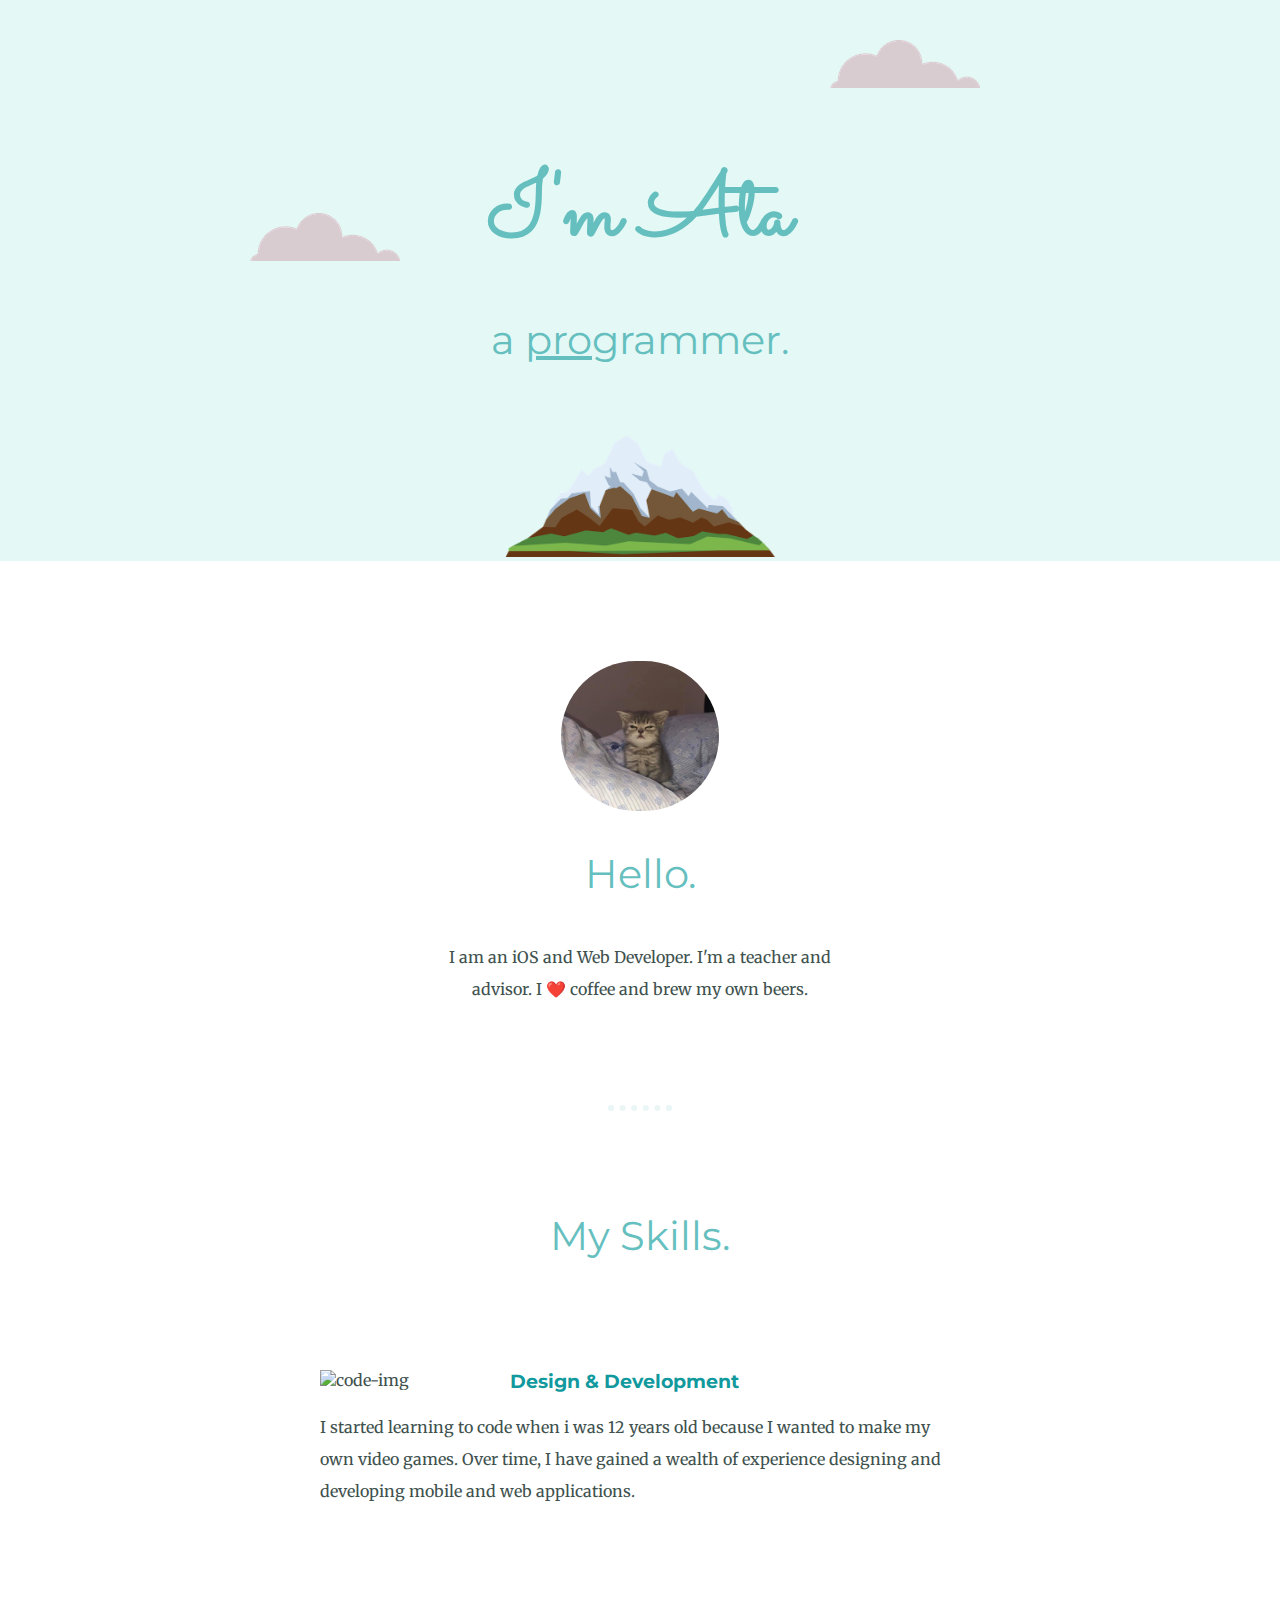
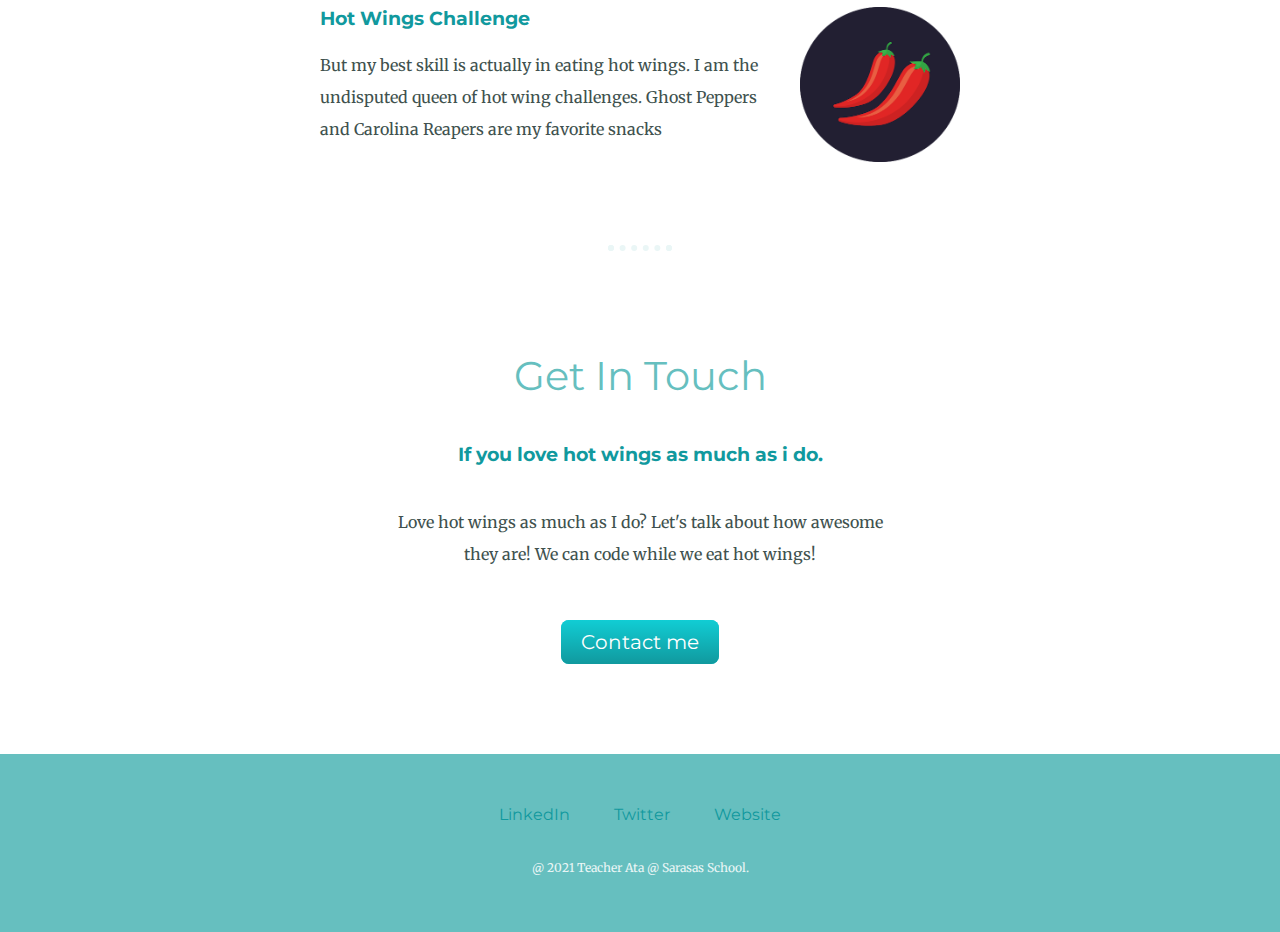
==== index.html @ 59cdccfd "Add files via upload" ====
<!DOCTYPE html>
<html lang="en" dir="ltr">
  <head>
    <meta charset="utf-8">
    <title>Teacher Ata</title>
    <link rel="stylesheet" href="style.css">
    <link href="https://fonts.googleapis.com/css2?family=Merriweather:ital,wght@1,900&family=Montserrat:wght@200&family=Sacramento&display=swap" rel="stylesheet">
<link rel="stylesheet" href="/css/master.css">
<link rel="icon" href="icon.png">
<link rel="preconnect" href="https://fonts.gstatic.com">
<link href="https://fonts.googleapis.com/css2?family=Love+Ya+Like+A+Sister&display=swap" rel="stylesheet">
  </head>
  <body>

<div class="top-container">
  <img class="top-cloud" src="cloud.png" alt="cloud">
 <div class="title-text">
   <h1>I'm Ata</h1>
   <h2>a <span class="pro">pro</span>grammer.</h2>
 </div>
 <img class="bottom-cloud" src="cloud.png" alt="cloud">
<img class="mountain" src="mountain.png" alt="mountain-img">
</div>

<div class="middle-container">
  <div class="profile">
    <img class="ata-img"src="ata.jpg" alt="ata-profile-img">
    <h2>Hello.</h2>
    <p class="intro">I am an iOS and Web Developer. I'm a teacher and advisor. I ❤️ coffee and brew my own beers.</p>
  </div>
<hr>
<div class="skills">
  <h2>My Skills.</h2>
  <div class="skill-row">
    <img class="code-img" src="https://media.giphy.com/media/3p50WGyUqeU5W/giphy.gif" alt="code-img">

    <h3>Design & Development</h3>
    <p>I started learning to code when i was 12 years old because
       I wanted to make my own video games. Over time, I have gained a wealth of experience designing and developing mobile and web applications.</p>
  </div>
  <div class="skill-row">
    <img class="chilli-img" src="chillies.png" alt="chillies-img">

    <h3>Hot Wings Challenge</h3>
    <p>But my best skill is actually in eating hot wings. I am the undisputed queen of hot wing challenges.
      Ghost Peppers and Carolina Reapers are my favorite snacks</p>


</div>
</div>
<hr>
<div class="contact-me">
  <h2>Get In Touch</h2>
  <h3>If you love hot wings as much as i do.</h3>
  <p class="contact-message">Love hot wings as much as I do? Let's talk about how awesome they are! We can code while we eat hot wings!</p>
  <a class="btn" href="mailto:a.ata.hamid@gmail.com">Contact me</a>
 </div>
</div>
<div class="bottom-container">
  <a class="footer-link" href="https://www.youtube.com/watch?v=rwCJvSKzQkc">LinkedIn</a>
    <a class="footer-link" href="">Twitter</a>
      <a class="footer-link" href="https://www.facebook.com/AttackOnTitan/">Website</a>
      <p class="copyright">@ 2021 Teacher Ata @ Sarasas School.</p>

</div>
  </body>
</html>
---- style.css ----
body{
color: #40514E;
margin: 0;
text-align: center;
font-family: 'Merriweather', serif;
}
.font-test{
font-family: 'Love Ya Like A Sister', cursive;
}
h1{
color: #66BFBF;
font-size: 5.625rem;
margin: 50px auto 0 auto;
font-family: 'Sacramento', cursive;
}
.ata-img{
  border-radius: 180px;
  height: 150px;

}
h2{
  color: #66BFBF;
  font-family: 'Montserrat', sans-serif;
  font-size: 2.5rem;
  font-weight: normal;
  padding-bottom: 10px;
}
h3{
  color: #11999E;
  font-family: 'Montserrat', sans-serif;
}
p{
line-height: 2;
}
hr{
  border: dotted #EAF6F6 6px;
  border-bottom: none;
  width: 4%;
  margin: 100px auto;
}
a{
  color: #11999E;
  font-family: 'Montserrat', sans-serif;
  margin: 10px 20px;
  text-decoration: none;
}
a:hover{
  color: #EAF6F6;
}
.top-container{
background-color: #E4F9F5;
position: relative;
padding-top: 100px;
}
.middle-container{
margin: 100px 0;
}
.bottom-container{
  background-color: #66BFBF;
  padding: 50px 0 20px;
}
.skill-row{
  width: 50%;
  margin: 100px auto 100px auto;
  text-align: left;
}
.pro{
  text-decoration: underline;
}
.intro{
 width: 30%;
 margin: auto;
}
.contact-message{
  width: 40%;
  margin: 40px auto 60px;
}
.copyright{
  color: #EAF6F6;
  font-size: 0.75rem;
  padding: 20px 0;
}
.top-cloud{
  position: absolute;
  right: 300px;
  top: 40px;
}
.bottom-cloud{
  position: absolute;
  left: 250px;
  bottom: 300px;
}
.mountain{
height: 150px;
width: 270px;
}
.code-img{
 width: 25%;
 float: left;
 margin-right: 30px;
}
.chilli-img{
  width: 25%;
  float: right;
  margin-left: 30px;
}
.btn {
   background: #11CDD4;
   background-image: -webkit-linear-gradient(top, #11CDD4, #11999E);
   background-image: -moz-linear-gradient(top, #11CDD4, #11999E);
   background-image: -ms-linear-gradient(top, #11CDD4, #11999E);
   background-image: -o-linear-gradient(top, #11CDD4, #11999E);
   background-image: linear-gradient(to bottom, #11CDD4, #11999E);
   -webkit-border-radius: 8;
   -moz-border-radius: 8;
   border-radius: 8px;
   font-family: 'Montserrat', sans-serif;
   color: #FFFFFF;
   font-size: 20px;
   padding: 10px 20px 10px 20px;
   text-decoration: none;

}

.btn:hover {
   background: #30e3cb;
   background-image: -webkit-linear-gradient(top, #30e3cb, #2bc4ad);
   background-image: -moz-linear-gradient(top, #30e3cb, #2bc4ad);
   background-image: -ms-linear-gradient(top, #30e3cb, #2bc4ad);
   background-image: -o-linear-gradient(top, #30e3cb, #2bc4ad);
   background-image: linear-gradient(to bottom, #30e3cb, #2bc4ad);
   text-decoration: none;
}
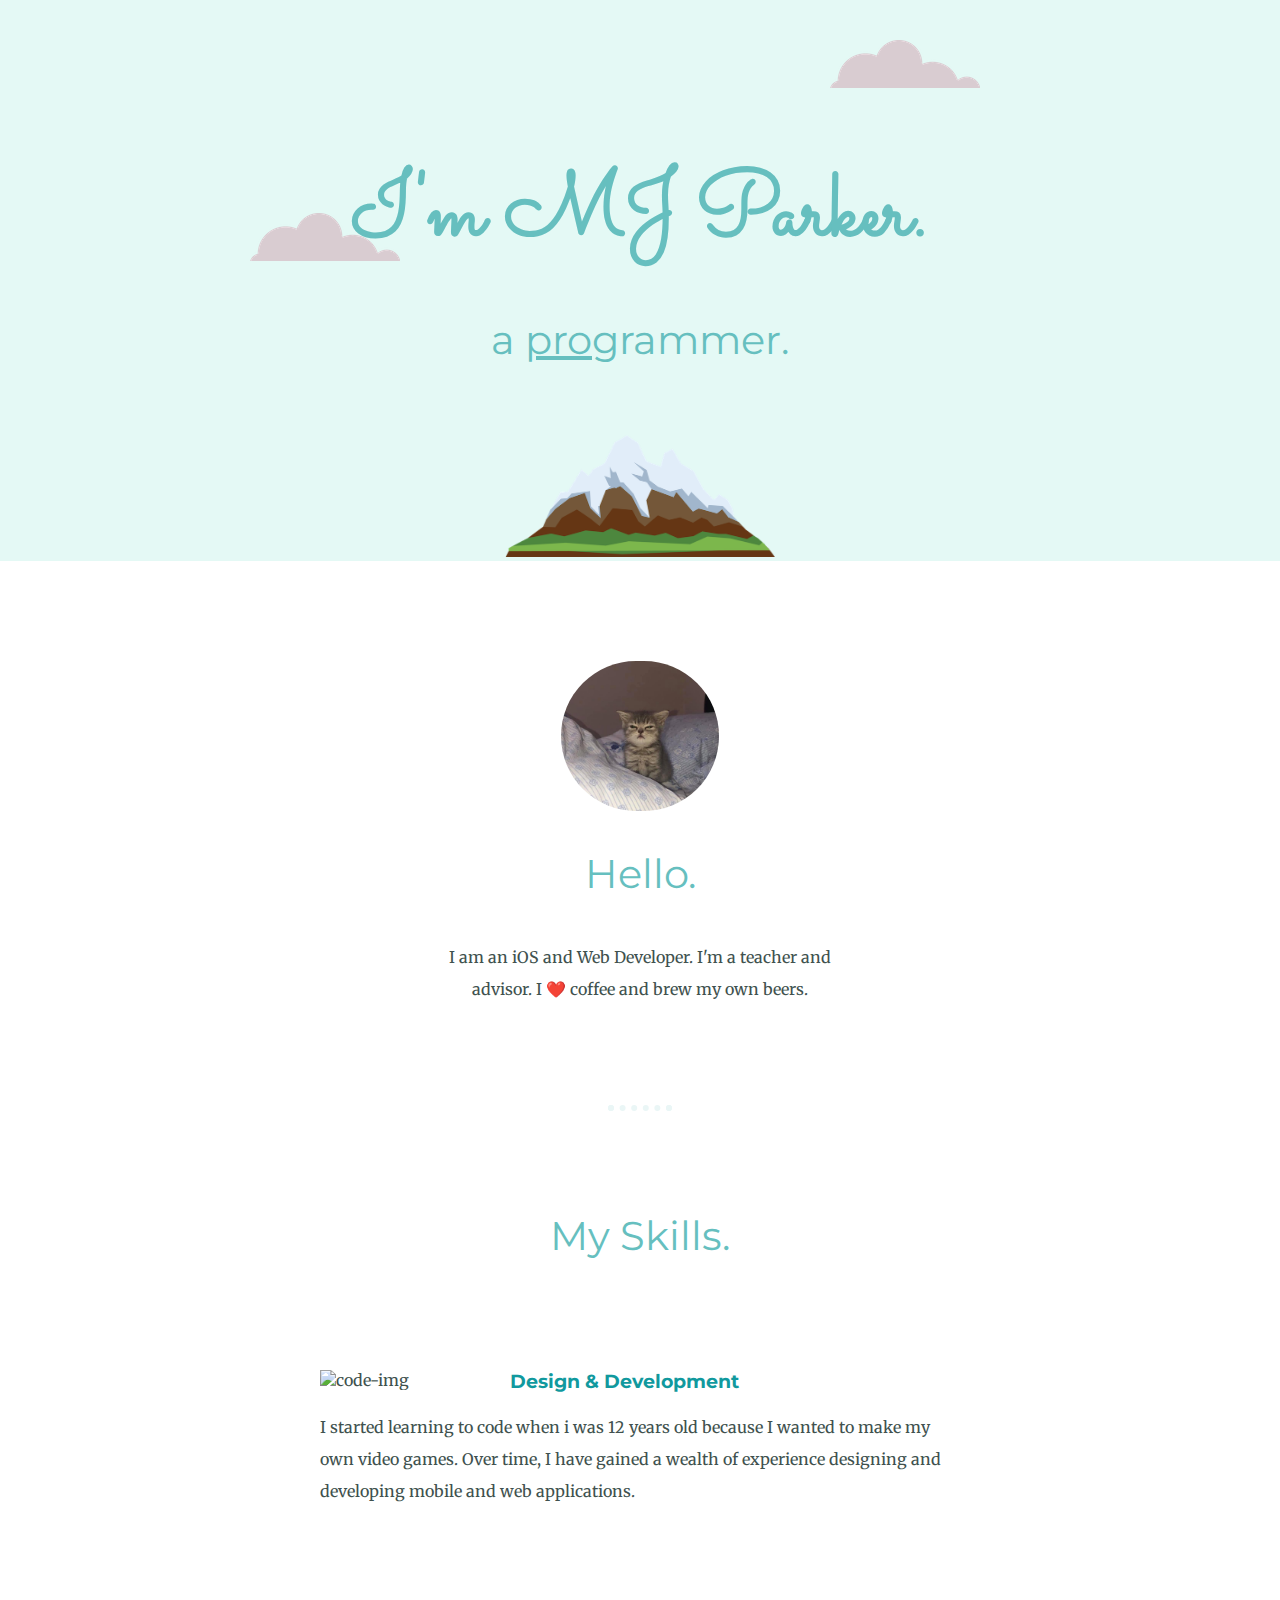
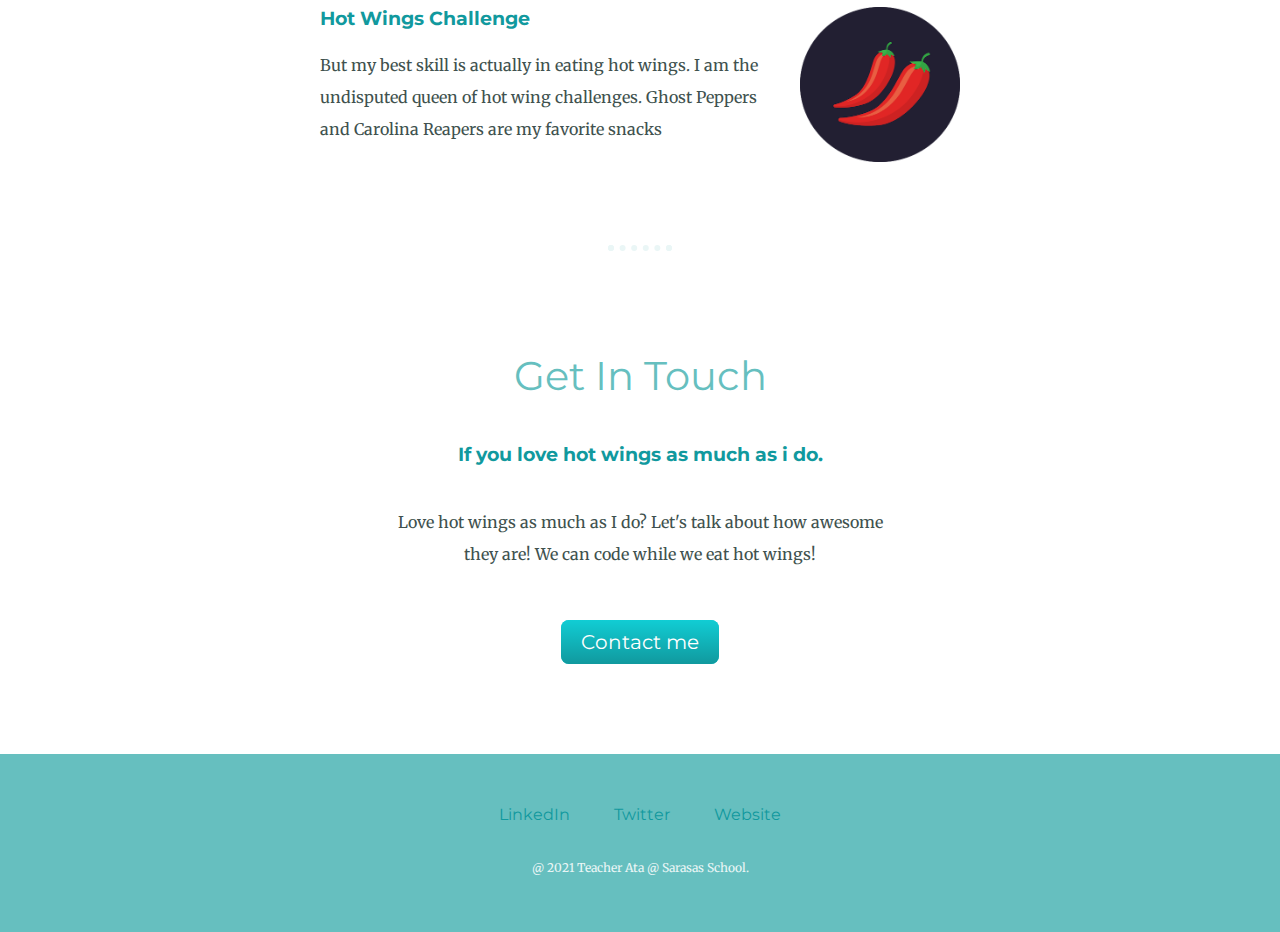
==== commit d6a314b1: "Add files via upload" ====
--- a/index.html
+++ b/index.html
@@ -2,7 +2,8 @@
 <html lang="en" dir="ltr">
   <head>
     <meta charset="utf-8">
-    <title>Teacher Ata</title>
+
+    <title>Park.</title>
     <link rel="stylesheet" href="style.css">
     <link href="https://fonts.googleapis.com/css2?family=Merriweather:ital,wght@1,900&family=Montserrat:wght@200&family=Sacramento&display=swap" rel="stylesheet">
 <link rel="stylesheet" href="/css/master.css">
@@ -15,7 +16,7 @@
 <div class="top-container">
   <img class="top-cloud" src="cloud.png" alt="cloud">
  <div class="title-text">
-   <h1>I'm Ata</h1>
+   <h1>I'm MJ Parker.</h1>
    <h2>a <span class="pro">pro</span>grammer.</h2>
  </div>
  <img class="bottom-cloud" src="cloud.png" alt="cloud">
@@ -24,7 +25,7 @@
 
 <div class="middle-container">
   <div class="profile">
-    <img class="ata-img"src="ata.jpg" alt="ata-profile-img">
+    <img class="Minji-img"src="Minji.jpg" alt="Minji-profile-img">
     <h2>Hello.</h2>
     <p class="intro">I am an iOS and Web Developer. I'm a teacher and advisor. I ❤️ coffee and brew my own beers.</p>
   </div>
--- a/style.css
+++ b/style.css
@@ -13,7 +13,7 @@
 margin: 50px auto 0 auto;
 font-family: 'Sacramento', cursive;
 }
-.ata-img{
+.Minji-img{
   border-radius: 180px;
   height: 150px;
 
@@ -114,7 +114,7 @@
    -webkit-border-radius: 8;
    -moz-border-radius: 8;
    border-radius: 8px;
-   font-family: 'Montserrat', sans-serif;
+   font-family: 'Montserrat',sans-serif;
    color: #FFFFFF;
    font-size: 20px;
    padding: 10px 20px 10px 20px;
